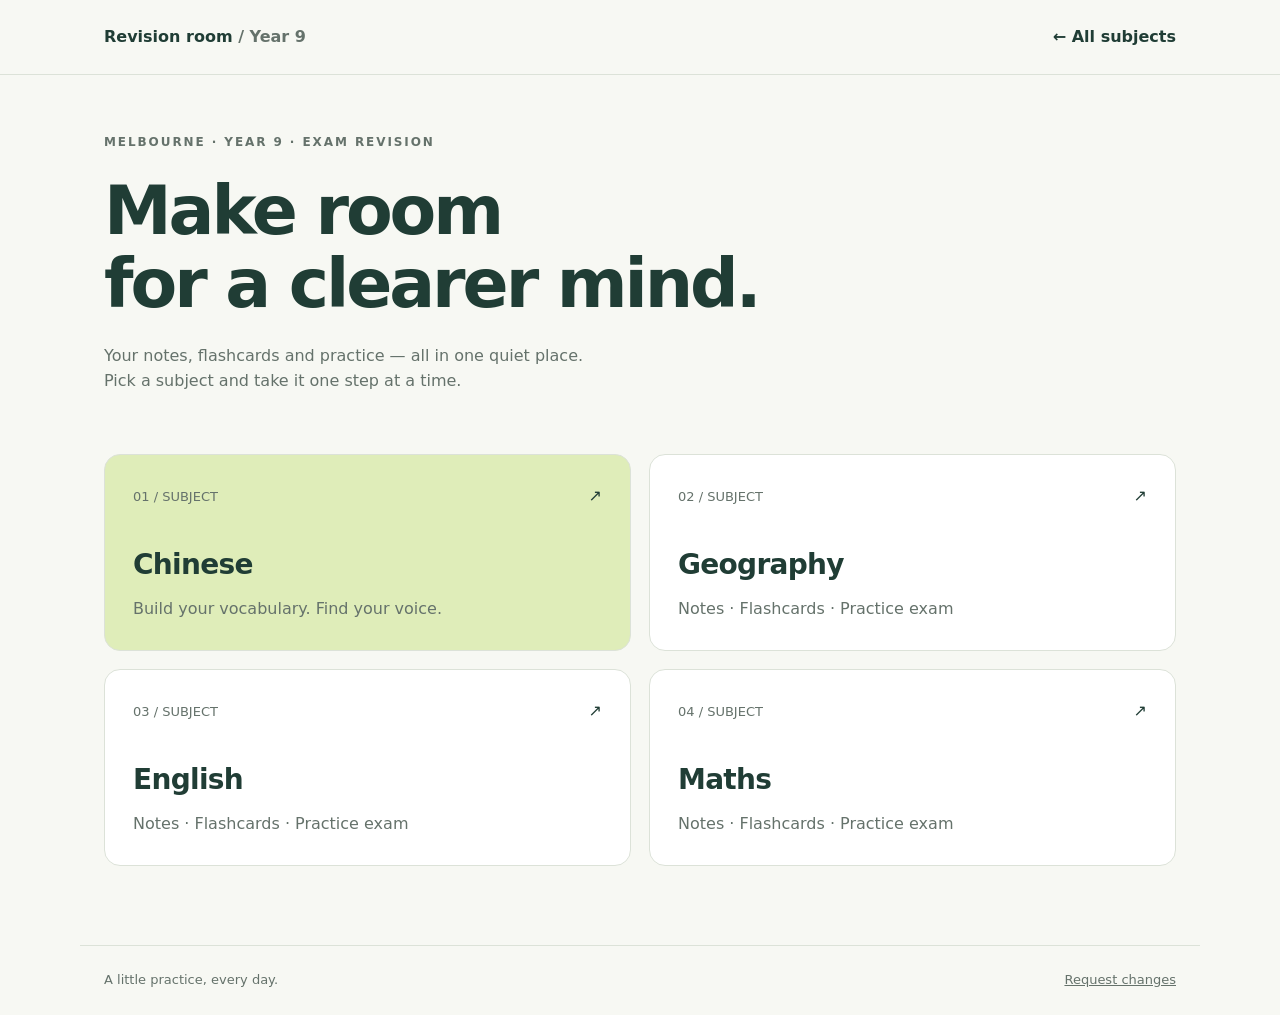
==== index.html @ ab68d509 "Build static Year 9 revision website Co-Authored-By: Devin AI <158243242+devin-ai-integration[bot]@u" ====
<!doctype html><html lang="en"><head><meta charset="utf-8"><meta name="viewport" content="width=device-width,initial-scale=1"><title>All subjects · Revision room</title><link rel="stylesheet" href="assets/style.css"></head><body><header><nav><a href="index.html">Revision room<span class="muted"> / Year 9</span></a><a href="index.html">← All subjects</a></nav></header><main><div class="intro"><div class="eyebrow">Melbourne · Year 9 · Exam revision</div><h1>Make room<br>for a clearer mind.</h1><p class="muted">Your notes, flashcards and practice — all in one quiet place.<br>Pick a subject and take it one step at a time.</p></div><div class="grid"><a class="tile green" href="chinese/"><span class="number">01 / SUBJECT</span><span class="arrow">↗</span><h2>Chinese</h2><p>Build your vocabulary. Find your voice.</p></a><a class="tile " href="geography/"><span class="number">02 / SUBJECT</span><span class="arrow">↗</span><h2>Geography</h2><p>Notes · Flashcards · Practice exam</p></a><a class="tile " href="english/"><span class="number">03 / SUBJECT</span><span class="arrow">↗</span><h2>English</h2><p>Notes · Flashcards · Practice exam</p></a><a class="tile " href="maths/"><span class="number">04 / SUBJECT</span><span class="arrow">↗</span><h2>Maths</h2><p>Notes · Flashcards · Practice exam</p></a></div></main><footer><span>A little practice, every day.</span><a href="https://app.devin.ai/sessions/fb256472ac1244b0b4cfd509e08ee824">Request changes</a></footer></body></html>
---- assets/style.css ----
:root{--ink:#203d35;--muted:#65726b;--paper:#f7f8f3;--line:#dce2d8;--accent:#dfedb9}*{box-sizing:border-box}body{margin:0;background:var(--paper);color:var(--ink);font:16px/1.6 system-ui,sans-serif}a{color:inherit}header{border-bottom:1px solid var(--line)}nav,main,footer{max-width:1120px;margin:auto;padding:24px}nav{display:flex;justify-content:space-between;gap:20px}nav a{text-decoration:none;font-weight:650}.eyebrow{text-transform:uppercase;letter-spacing:.16em;font-size:12px;font-weight:700;color:var(--muted)}h1{font-size:clamp(38px,6vw,68px);letter-spacing:-.045em;line-height:1.08;font-weight:550;margin:22px 0}h2{font-weight:550;letter-spacing:-.025em;font-size:28px}p{max-width:670px}.intro{padding:34px 0 44px}.muted{color:var(--muted)}.grid{display:grid;grid-template-columns:repeat(2,1fr);gap:18px}.tile,.panel{background:white;border:1px solid var(--line);border-radius:16px;padding:28px}.tile{text-decoration:none;display:block;transition:transform .15s}.tile:hover{transform:translateY(-3px)}.tile h2{margin:35px 0 8px}.tile .number{font-size:13px;color:var(--muted)}.tile .arrow{float:right}.tile p{margin:0;color:var(--muted)}.green{background:var(--accent)}footer{margin-top:55px;border-top:1px solid var(--line);display:flex;justify-content:space-between;font-size:13px;color:var(--muted)}button,select,input{font:inherit;color:inherit;border:1px solid #b9c5b9;background:white;border-radius:8px;padding:10px 14px}button{cursor:pointer}button:hover,button[aria-pressed=true]{background:var(--accent)}button:disabled{opacity:.55;cursor:default}button:focus-visible,a:focus-visible,select:focus-visible{outline:3px solid #528b60;outline-offset:3px}.controls{display:flex;gap:12px;flex-wrap:wrap;margin:20px 0}.controls label{display:grid;gap:5px;font-size:13px}.tabs{display:flex;gap:8px;flex-wrap:wrap}.card{min-height:280px;width:100%;display:flex;flex-direction:column;align-items:center;justify-content:center;background:#fff;border-radius:16px;padding:30px}.hanzi{font-size:40px;line-height:1.5}.pinyin{font-size:20px;color:var(--muted)}.card .hanzi{font-size:56px}.card .english{font-size:30px}.badge{background:#edf1e7;border-radius:30px;padding:5px 12px;font-size:12px}.table-wrap{overflow-x:auto}table{width:100%;border-collapse:collapse;text-align:left}th,td{padding:14px;border-bottom:1px solid var(--line)}.notice{border-left:3px solid #9cb47a;padding:14px 20px;background:#eef2e8}section{margin:32px 0}.choices{display:grid;gap:10px;margin:20px 0}.status{min-height:26px;font-weight:600}textarea{width:100%;min-height:100px;font:inherit;border:1px solid var(--line);border-radius:8px;padding:10px}details{margin:15px 0}summary{cursor:pointer} .question{border-top:1px solid var(--line);padding:22px 0}[hidden]{display:none!important}@media(max-width:600px){.grid{grid-template-columns:1fr}nav,main,footer{padding:20px}.intro{padding:20px 0 28px}.tile,.panel{padding:22px}.tile h2{margin-top:20px}footer{gap:20px}.controls label{width:100%}select{width:100%}.hanzi{font-size:40px}th,td{padding:10px}.card{min-height:260px}}
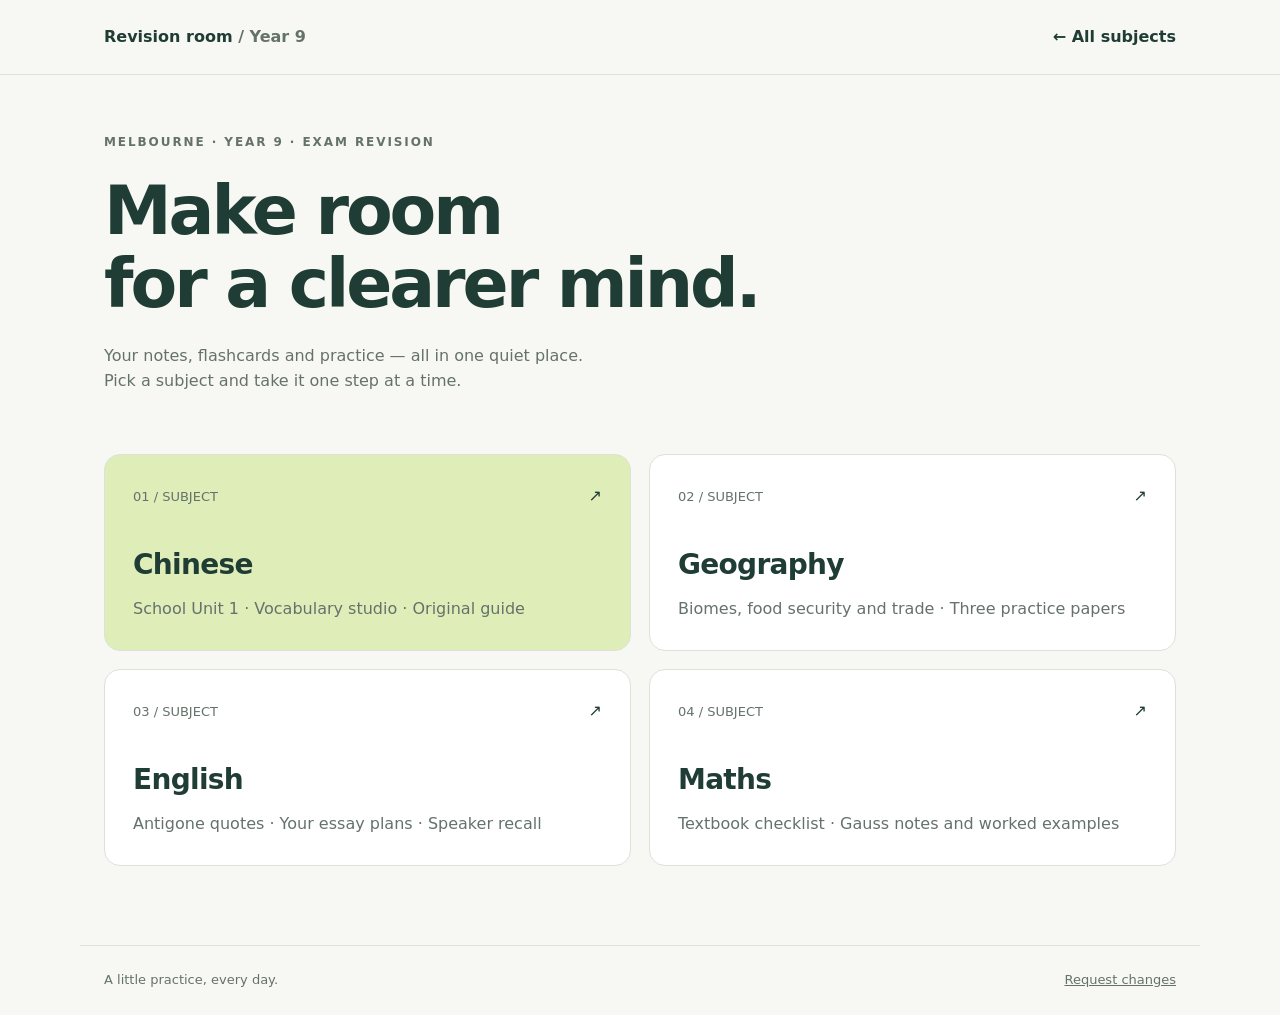
==== commit d9c816f7: "Add source-backed school revision material and multiple practice papers Co-Authored-By: Devin AI <15" ====
--- a/index.html
+++ b/index.html
@@ -1 +1 @@
-<!doctype html><html lang="en"><head><meta charset="utf-8"><meta name="viewport" content="width=device-width,initial-scale=1"><title>All subjects · Revision room</title><link rel="stylesheet" href="assets/style.css"></head><body><header><nav><a href="index.html">Revision room<span class="muted"> / Year 9</span></a><a href="index.html">← All subjects</a></nav></header><main><div class="intro"><div class="eyebrow">Melbourne · Year 9 · Exam revision</div><h1>Make room<br>for a clearer mind.</h1><p class="muted">Your notes, flashcards and practice — all in one quiet place.<br>Pick a subject and take it one step at a time.</p></div><div class="grid"><a class="tile green" href="chinese/"><span class="number">01 / SUBJECT</span><span class="arrow">↗</span><h2>Chinese</h2><p>Build your vocabulary. Find your voice.</p></a><a class="tile " href="geography/"><span class="number">02 / SUBJECT</span><span class="arrow">↗</span><h2>Geography</h2><p>Notes · Flashcards · Practice exam</p></a><a class="tile " href="english/"><span class="number">03 / SUBJECT</span><span class="arrow">↗</span><h2>English</h2><p>Notes · Flashcards · Practice exam</p></a><a class="tile " href="maths/"><span class="number">04 / SUBJECT</span><span class="arrow">↗</span><h2>Maths</h2><p>Notes · Flashcards · Practice exam</p></a></div></main><footer><span>A little practice, every day.</span><a href="https://app.devin.ai/sessions/fb256472ac1244b0b4cfd509e08ee824">Request changes</a></footer></body></html>
+<!doctype html><html lang="en"><head><meta charset="utf-8"><meta name="viewport" content="width=device-width,initial-scale=1"><title>All subjects · Revision room</title><link rel="stylesheet" href="assets/style.css"></head><body><header><nav><a href="index.html">Revision room<span class="muted"> / Year 9</span></a><a href="index.html">← All subjects</a></nav></header><main><div class="intro"><div class="eyebrow">Melbourne · Year 9 · Exam revision</div><h1>Make room<br>for a clearer mind.</h1><p class="muted">Your notes, flashcards and practice — all in one quiet place.<br>Pick a subject and take it one step at a time.</p></div><div class="grid"><a class="tile green" href="chinese/"><span class="number">01 / SUBJECT</span><span class="arrow">↗</span><h2>Chinese</h2><p>School Unit 1 · Vocabulary studio · Original guide</p></a><a class="tile " href="geography/"><span class="number">02 / SUBJECT</span><span class="arrow">↗</span><h2>Geography</h2><p>Biomes, food security and trade · Three practice papers</p></a><a class="tile " href="english/"><span class="number">03 / SUBJECT</span><span class="arrow">↗</span><h2>English</h2><p>Antigone quotes · Your essay plans · Speaker recall</p></a><a class="tile " href="maths/"><span class="number">04 / SUBJECT</span><span class="arrow">↗</span><h2>Maths</h2><p>Textbook checklist · Gauss notes and worked examples</p></a></div></main><footer><span>A little practice, every day.</span><a href="https://app.devin.ai/sessions/fb256472ac1244b0b4cfd509e08ee824">Request changes</a></footer></body></html>
--- a/assets/style.css
+++ b/assets/style.css
@@ -1 +1,2 @@
 :root{--ink:#203d35;--muted:#65726b;--paper:#f7f8f3;--line:#dce2d8;--accent:#dfedb9}*{box-sizing:border-box}body{margin:0;background:var(--paper);color:var(--ink);font:16px/1.6 system-ui,sans-serif}a{color:inherit}header{border-bottom:1px solid var(--line)}nav,main,footer{max-width:1120px;margin:auto;padding:24px}nav{display:flex;justify-content:space-between;gap:20px}nav a{text-decoration:none;font-weight:650}.eyebrow{text-transform:uppercase;letter-spacing:.16em;font-size:12px;font-weight:700;color:var(--muted)}h1{font-size:clamp(38px,6vw,68px);letter-spacing:-.045em;line-height:1.08;font-weight:550;margin:22px 0}h2{font-weight:550;letter-spacing:-.025em;font-size:28px}p{max-width:670px}.intro{padding:34px 0 44px}.muted{color:var(--muted)}.grid{display:grid;grid-template-columns:repeat(2,1fr);gap:18px}.tile,.panel{background:white;border:1px solid var(--line);border-radius:16px;padding:28px}.tile{text-decoration:none;display:block;transition:transform .15s}.tile:hover{transform:translateY(-3px)}.tile h2{margin:35px 0 8px}.tile .number{font-size:13px;color:var(--muted)}.tile .arrow{float:right}.tile p{margin:0;color:var(--muted)}.green{background:var(--accent)}footer{margin-top:55px;border-top:1px solid var(--line);display:flex;justify-content:space-between;font-size:13px;color:var(--muted)}button,select,input{font:inherit;color:inherit;border:1px solid #b9c5b9;background:white;border-radius:8px;padding:10px 14px}button{cursor:pointer}button:hover,button[aria-pressed=true]{background:var(--accent)}button:disabled{opacity:.55;cursor:default}button:focus-visible,a:focus-visible,select:focus-visible{outline:3px solid #528b60;outline-offset:3px}.controls{display:flex;gap:12px;flex-wrap:wrap;margin:20px 0}.controls label{display:grid;gap:5px;font-size:13px}.tabs{display:flex;gap:8px;flex-wrap:wrap}.card{min-height:280px;width:100%;display:flex;flex-direction:column;align-items:center;justify-content:center;background:#fff;border-radius:16px;padding:30px}.hanzi{font-size:40px;line-height:1.5}.pinyin{font-size:20px;color:var(--muted)}.card .hanzi{font-size:56px}.card .english{font-size:30px}.badge{background:#edf1e7;border-radius:30px;padding:5px 12px;font-size:12px}.table-wrap{overflow-x:auto}table{width:100%;border-collapse:collapse;text-align:left}th,td{padding:14px;border-bottom:1px solid var(--line)}.notice{border-left:3px solid #9cb47a;padding:14px 20px;background:#eef2e8}section{margin:32px 0}.choices{display:grid;gap:10px;margin:20px 0}.status{min-height:26px;font-weight:600}textarea{width:100%;min-height:100px;font:inherit;border:1px solid var(--line);border-radius:8px;padding:10px}details{margin:15px 0}summary{cursor:pointer} .question{border-top:1px solid var(--line);padding:22px 0}[hidden]{display:none!important}@media(max-width:600px){.grid{grid-template-columns:1fr}nav,main,footer{padding:20px}.intro{padding:20px 0 28px}.tile,.panel{padding:22px}.tile h2{margin-top:20px}footer{gap:20px}.controls label{width:100%}select{width:100%}.hanzi{font-size:40px}th,td{padding:10px}.card{min-height:260px}}
+.source{font-size:12px;overflow-wrap:anywhere}.note{margin:12px 0}.note>summary{font-size:19px;font-weight:600}.card{white-space:pre-wrap;overflow-wrap:anywhere}.essay-picker,#exam-picker{max-width:100%;white-space:normal}input[type=number]{width:90px}.question h4{font-size:18px}section{scroll-margin-top:20px}.controls a{padding:8px 0}li{margin-left:20px}.note p{white-space:pre-line}#subject>p{max-width:900px}
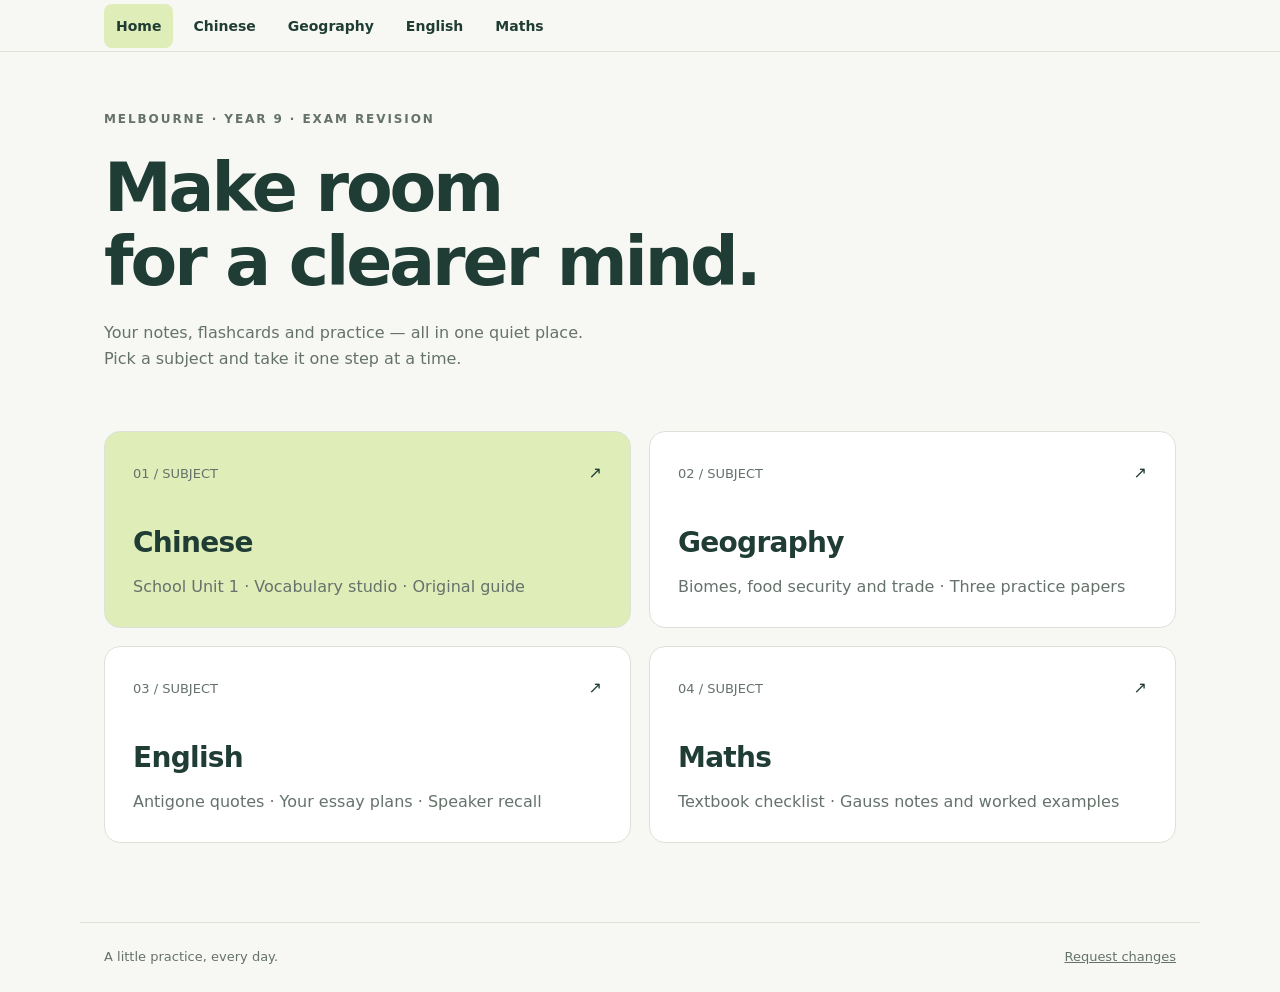
==== commit 40132b27: "Keep subject navigation visible while studying Co-Authored-By: Devin AI <158243242+devin-ai-integrat" ====
--- a/index.html
+++ b/index.html
@@ -1 +1,11 @@
-<!doctype html><html lang="en"><head><meta charset="utf-8"><meta name="viewport" content="width=device-width,initial-scale=1"><title>All subjects · Revision room</title><link rel="stylesheet" href="assets/style.css"></head><body><header><nav><a href="index.html">Revision room<span class="muted"> / Year 9</span></a><a href="index.html">← All subjects</a></nav></header><main><div class="intro"><div class="eyebrow">Melbourne · Year 9 · Exam revision</div><h1>Make room<br>for a clearer mind.</h1><p class="muted">Your notes, flashcards and practice — all in one quiet place.<br>Pick a subject and take it one step at a time.</p></div><div class="grid"><a class="tile green" href="chinese/"><span class="number">01 / SUBJECT</span><span class="arrow">↗</span><h2>Chinese</h2><p>School Unit 1 · Vocabulary studio · Original guide</p></a><a class="tile " href="geography/"><span class="number">02 / SUBJECT</span><span class="arrow">↗</span><h2>Geography</h2><p>Biomes, food security and trade · Three practice papers</p></a><a class="tile " href="english/"><span class="number">03 / SUBJECT</span><span class="arrow">↗</span><h2>English</h2><p>Antigone quotes · Your essay plans · Speaker recall</p></a><a class="tile " href="maths/"><span class="number">04 / SUBJECT</span><span class="arrow">↗</span><h2>Maths</h2><p>Textbook checklist · Gauss notes and worked examples</p></a></div></main><footer><span>A little practice, every day.</span><a href="https://app.devin.ai/sessions/fb256472ac1244b0b4cfd509e08ee824">Request changes</a></footer></body></html>
+<!doctype html><html lang="en"><head><meta charset="utf-8"><meta name="viewport" content="width=device-width,initial-scale=1"><title>All subjects · Revision room</title><link rel="stylesheet" href="assets/style.css"><link rel="stylesheet" href="assets/navigation.css"></head><body>
+<nav class="site-nav" aria-label="Subjects">
+  <div class="site-nav-links">
+    <a href="./" aria-current="page">Home</a>
+    <a href="chinese/">Chinese</a>
+    <a href="geography/">Geography</a>
+    <a href="english/">English</a>
+    <a href="maths/">Maths</a>
+  </div>
+</nav>
+<main><div class="intro"><div class="eyebrow">Melbourne · Year 9 · Exam revision</div><h1>Make room<br>for a clearer mind.</h1><p class="muted">Your notes, flashcards and practice — all in one quiet place.<br>Pick a subject and take it one step at a time.</p></div><div class="grid"><a class="tile green" href="chinese/"><span class="number">01 / SUBJECT</span><span class="arrow">↗</span><h2>Chinese</h2><p>School Unit 1 · Vocabulary studio · Original guide</p></a><a class="tile " href="geography/"><span class="number">02 / SUBJECT</span><span class="arrow">↗</span><h2>Geography</h2><p>Biomes, food security and trade · Three practice papers</p></a><a class="tile " href="english/"><span class="number">03 / SUBJECT</span><span class="arrow">↗</span><h2>English</h2><p>Antigone quotes · Your essay plans · Speaker recall</p></a><a class="tile " href="maths/"><span class="number">04 / SUBJECT</span><span class="arrow">↗</span><h2>Maths</h2><p>Textbook checklist · Gauss notes and worked examples</p></a></div></main><footer><span>A little practice, every day.</span><a href="https://app.devin.ai/sessions/fb256472ac1244b0b4cfd509e08ee824">Request changes</a></footer></body></html>
--- a/assets/style.css
+++ b/assets/style.css
@@ -1,2 +1,2 @@
-:root{--ink:#203d35;--muted:#65726b;--paper:#f7f8f3;--line:#dce2d8;--accent:#dfedb9}*{box-sizing:border-box}body{margin:0;background:var(--paper);color:var(--ink);font:16px/1.6 system-ui,sans-serif}a{color:inherit}header{border-bottom:1px solid var(--line)}nav,main,footer{max-width:1120px;margin:auto;padding:24px}nav{display:flex;justify-content:space-between;gap:20px}nav a{text-decoration:none;font-weight:650}.eyebrow{text-transform:uppercase;letter-spacing:.16em;font-size:12px;font-weight:700;color:var(--muted)}h1{font-size:clamp(38px,6vw,68px);letter-spacing:-.045em;line-height:1.08;font-weight:550;margin:22px 0}h2{font-weight:550;letter-spacing:-.025em;font-size:28px}p{max-width:670px}.intro{padding:34px 0 44px}.muted{color:var(--muted)}.grid{display:grid;grid-template-columns:repeat(2,1fr);gap:18px}.tile,.panel{background:white;border:1px solid var(--line);border-radius:16px;padding:28px}.tile{text-decoration:none;display:block;transition:transform .15s}.tile:hover{transform:translateY(-3px)}.tile h2{margin:35px 0 8px}.tile .number{font-size:13px;color:var(--muted)}.tile .arrow{float:right}.tile p{margin:0;color:var(--muted)}.green{background:var(--accent)}footer{margin-top:55px;border-top:1px solid var(--line);display:flex;justify-content:space-between;font-size:13px;color:var(--muted)}button,select,input{font:inherit;color:inherit;border:1px solid #b9c5b9;background:white;border-radius:8px;padding:10px 14px}button{cursor:pointer}button:hover,button[aria-pressed=true]{background:var(--accent)}button:disabled{opacity:.55;cursor:default}button:focus-visible,a:focus-visible,select:focus-visible{outline:3px solid #528b60;outline-offset:3px}.controls{display:flex;gap:12px;flex-wrap:wrap;margin:20px 0}.controls label{display:grid;gap:5px;font-size:13px}.tabs{display:flex;gap:8px;flex-wrap:wrap}.card{min-height:280px;width:100%;display:flex;flex-direction:column;align-items:center;justify-content:center;background:#fff;border-radius:16px;padding:30px}.hanzi{font-size:40px;line-height:1.5}.pinyin{font-size:20px;color:var(--muted)}.card .hanzi{font-size:56px}.card .english{font-size:30px}.badge{background:#edf1e7;border-radius:30px;padding:5px 12px;font-size:12px}.table-wrap{overflow-x:auto}table{width:100%;border-collapse:collapse;text-align:left}th,td{padding:14px;border-bottom:1px solid var(--line)}.notice{border-left:3px solid #9cb47a;padding:14px 20px;background:#eef2e8}section{margin:32px 0}.choices{display:grid;gap:10px;margin:20px 0}.status{min-height:26px;font-weight:600}textarea{width:100%;min-height:100px;font:inherit;border:1px solid var(--line);border-radius:8px;padding:10px}details{margin:15px 0}summary{cursor:pointer} .question{border-top:1px solid var(--line);padding:22px 0}[hidden]{display:none!important}@media(max-width:600px){.grid{grid-template-columns:1fr}nav,main,footer{padding:20px}.intro{padding:20px 0 28px}.tile,.panel{padding:22px}.tile h2{margin-top:20px}footer{gap:20px}.controls label{width:100%}select{width:100%}.hanzi{font-size:40px}th,td{padding:10px}.card{min-height:260px}}
+:root{--ink:#203d35;--muted:#65726b;--paper:#f7f8f3;--line:#dce2d8;--accent:#dfedb9}*{box-sizing:border-box}body{margin:0;background:var(--paper);color:var(--ink);font:16px/1.6 system-ui,sans-serif}a{color:inherit}main,footer{max-width:1120px;margin:auto;padding:24px}.eyebrow{text-transform:uppercase;letter-spacing:.16em;font-size:12px;font-weight:700;color:var(--muted)}h1{font-size:clamp(38px,6vw,68px);letter-spacing:-.045em;line-height:1.08;font-weight:550;margin:22px 0}h2{font-weight:550;letter-spacing:-.025em;font-size:28px}p{max-width:670px}.intro{padding:34px 0 44px}.muted{color:var(--muted)}.grid{display:grid;grid-template-columns:repeat(2,1fr);gap:18px}.tile,.panel{background:white;border:1px solid var(--line);border-radius:16px;padding:28px}.tile{text-decoration:none;display:block;transition:transform .15s}.tile:hover{transform:translateY(-3px)}.tile h2{margin:35px 0 8px}.tile .number{font-size:13px;color:var(--muted)}.tile .arrow{float:right}.tile p{margin:0;color:var(--muted)}.green{background:var(--accent)}footer{margin-top:55px;border-top:1px solid var(--line);display:flex;justify-content:space-between;font-size:13px;color:var(--muted)}button,select,input{font:inherit;color:inherit;border:1px solid #b9c5b9;background:white;border-radius:8px;padding:10px 14px}button{cursor:pointer}button:hover,button[aria-pressed=true]{background:var(--accent)}button:disabled{opacity:.55;cursor:default}button:focus-visible,a:focus-visible,select:focus-visible{outline:3px solid #528b60;outline-offset:3px}.controls{display:flex;gap:12px;flex-wrap:wrap;margin:20px 0}.controls label{display:grid;gap:5px;font-size:13px}.tabs{display:flex;gap:8px;flex-wrap:wrap}.card{min-height:280px;width:100%;display:flex;flex-direction:column;align-items:center;justify-content:center;background:#fff;border-radius:16px;padding:30px}.hanzi{font-size:40px;line-height:1.5}.pinyin{font-size:20px;color:var(--muted)}.card .hanzi{font-size:56px}.card .english{font-size:30px}.badge{background:#edf1e7;border-radius:30px;padding:5px 12px;font-size:12px}.table-wrap{overflow-x:auto}table{width:100%;border-collapse:collapse;text-align:left}th,td{padding:14px;border-bottom:1px solid var(--line)}.notice{border-left:3px solid #9cb47a;padding:14px 20px;background:#eef2e8}section{margin:32px 0}.choices{display:grid;gap:10px;margin:20px 0}.status{min-height:26px;font-weight:600}textarea{width:100%;min-height:100px;font:inherit;border:1px solid var(--line);border-radius:8px;padding:10px}details{margin:15px 0}summary{cursor:pointer} .question{border-top:1px solid var(--line);padding:22px 0}[hidden]{display:none!important}@media(max-width:600px){.grid{grid-template-columns:1fr}main,footer{padding:20px}.intro{padding:20px 0 28px}.tile,.panel{padding:22px}.tile h2{margin-top:20px}footer{gap:20px}.controls label{width:100%}select{width:100%}.hanzi{font-size:40px}th,td{padding:10px}.card{min-height:260px}}
 .source{font-size:12px;overflow-wrap:anywhere}.note{margin:12px 0}.note>summary{font-size:19px;font-weight:600}.card{white-space:pre-wrap;overflow-wrap:anywhere}.essay-picker,#exam-picker{max-width:100%;white-space:normal}input[type=number]{width:90px}.question h4{font-size:18px}section{scroll-margin-top:20px}.controls a{padding:8px 0}li{margin-left:20px}.note p{white-space:pre-line}#subject>p{max-width:900px}
--- a/assets/navigation.css
+++ b/assets/navigation.css
@@ -0,0 +1,64 @@
+:root {
+  --site-nav-height: 3.25rem;
+  scroll-padding-top: var(--site-nav-height);
+}
+
+.site-nav {
+  position: sticky;
+  top: 0;
+  z-index: 10;
+  background: #f7f8f3;
+  color: #203d35;
+  box-shadow: inset 0 -1px #dce2d8;
+}
+
+.site-nav-links {
+  display: flex;
+  gap: .5rem;
+  max-width: 1120px;
+  margin: auto;
+  padding: .25rem 1.5rem;
+  overflow-x: auto;
+}
+
+.site-nav-links a {
+  display: flex;
+  align-items: center;
+  justify-content: center;
+  min-inline-size: 2.75rem;
+  min-block-size: 2.75rem;
+  padding: 0 .75rem;
+  border-radius: .5rem;
+  color: inherit;
+  font-size: .875rem;
+  font-weight: 650;
+  text-decoration: none;
+  white-space: nowrap;
+}
+
+.site-nav-links a:hover,
+.site-nav-links a[aria-current] {
+  background: #dfedb9;
+}
+
+.site-nav-links a:focus-visible {
+  outline: 2px solid #528b60;
+  outline-offset: -2px;
+}
+
+@media (max-width: 600px) {
+  .site-nav-links {
+    justify-content: space-between;
+    gap: 0;
+    padding-inline: .25rem;
+  }
+
+  .site-nav-links a {
+    flex: 1 0 auto;
+    padding-inline: .25rem;
+  }
+}
+
+@media print {
+  .site-nav { display: none; }
+}
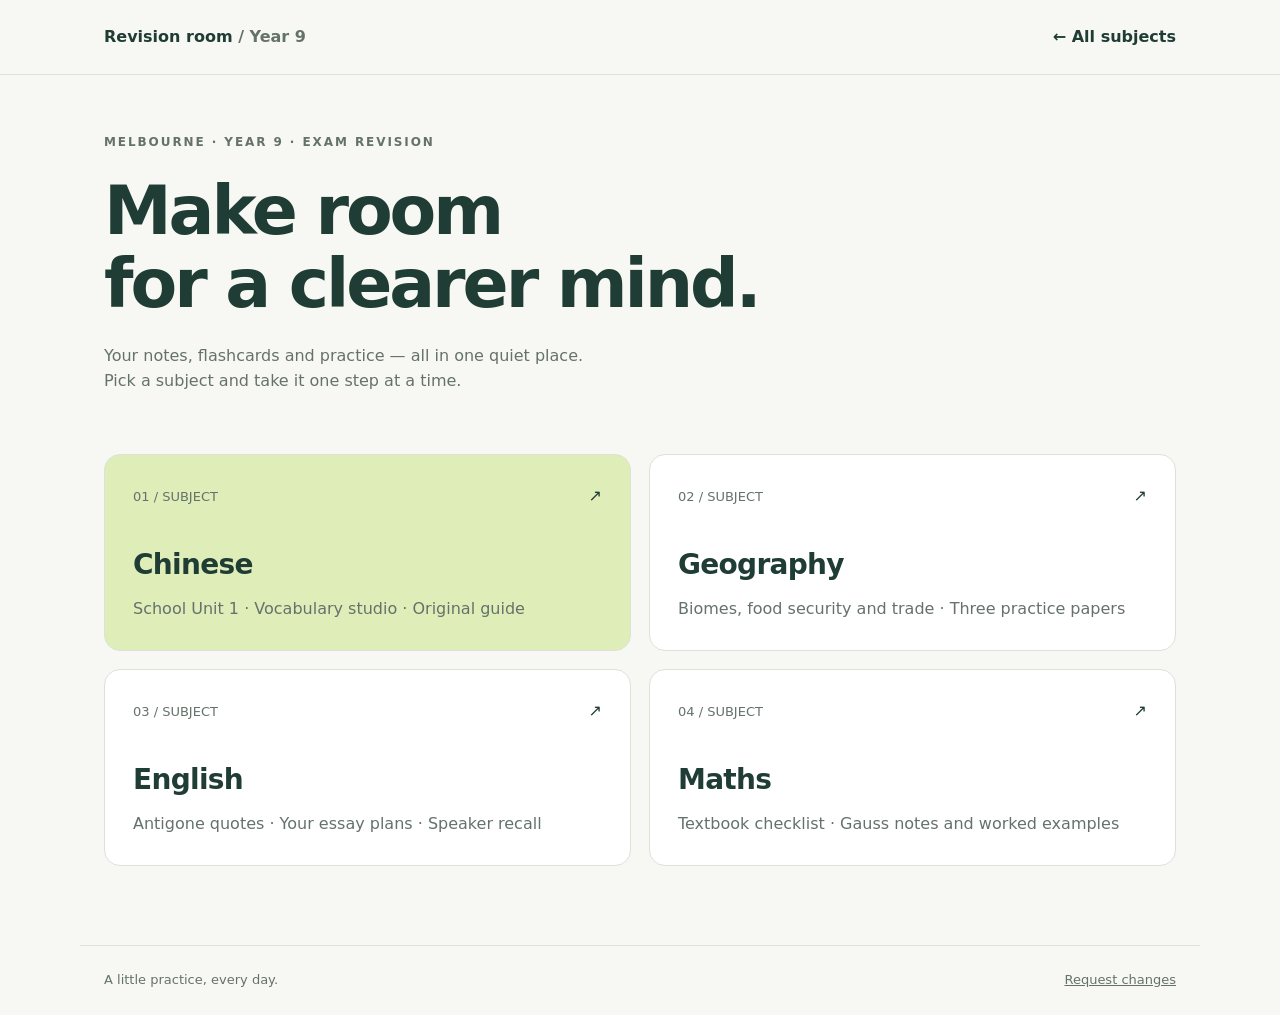
==== commit 031af0ef: "Merge pull request #1 from quollcucumber/devin/1794982000-school-material Year 9 revision website: C" ====
--- a/index.html
+++ b/index.html
@@ -1,11 +1 @@
-<!doctype html><html lang="en"><head><meta charset="utf-8"><meta name="viewport" content="width=device-width,initial-scale=1"><title>All subjects · Revision room</title><link rel="stylesheet" href="assets/style.css"><link rel="stylesheet" href="assets/navigation.css"></head><body>
-<nav class="site-nav" aria-label="Subjects">
-  <div class="site-nav-links">
-    <a href="./" aria-current="page">Home</a>
-    <a href="chinese/">Chinese</a>
-    <a href="geography/">Geography</a>
-    <a href="english/">English</a>
-    <a href="maths/">Maths</a>
-  </div>
-</nav>
-<main><div class="intro"><div class="eyebrow">Melbourne · Year 9 · Exam revision</div><h1>Make room<br>for a clearer mind.</h1><p class="muted">Your notes, flashcards and practice — all in one quiet place.<br>Pick a subject and take it one step at a time.</p></div><div class="grid"><a class="tile green" href="chinese/"><span class="number">01 / SUBJECT</span><span class="arrow">↗</span><h2>Chinese</h2><p>School Unit 1 · Vocabulary studio · Original guide</p></a><a class="tile " href="geography/"><span class="number">02 / SUBJECT</span><span class="arrow">↗</span><h2>Geography</h2><p>Biomes, food security and trade · Three practice papers</p></a><a class="tile " href="english/"><span class="number">03 / SUBJECT</span><span class="arrow">↗</span><h2>English</h2><p>Antigone quotes · Your essay plans · Speaker recall</p></a><a class="tile " href="maths/"><span class="number">04 / SUBJECT</span><span class="arrow">↗</span><h2>Maths</h2><p>Textbook checklist · Gauss notes and worked examples</p></a></div></main><footer><span>A little practice, every day.</span><a href="https://app.devin.ai/sessions/fb256472ac1244b0b4cfd509e08ee824">Request changes</a></footer></body></html>
+<!doctype html><html lang="en"><head><meta charset="utf-8"><meta name="viewport" content="width=device-width,initial-scale=1"><title>All subjects · Revision room</title><link rel="stylesheet" href="assets/style.css"></head><body><header><nav><a href="index.html">Revision room<span class="muted"> / Year 9</span></a><a href="index.html">← All subjects</a></nav></header><main><div class="intro"><div class="eyebrow">Melbourne · Year 9 · Exam revision</div><h1>Make room<br>for a clearer mind.</h1><p class="muted">Your notes, flashcards and practice — all in one quiet place.<br>Pick a subject and take it one step at a time.</p></div><div class="grid"><a class="tile green" href="chinese/"><span class="number">01 / SUBJECT</span><span class="arrow">↗</span><h2>Chinese</h2><p>School Unit 1 · Vocabulary studio · Original guide</p></a><a class="tile " href="geography/"><span class="number">02 / SUBJECT</span><span class="arrow">↗</span><h2>Geography</h2><p>Biomes, food security and trade · Three practice papers</p></a><a class="tile " href="english/"><span class="number">03 / SUBJECT</span><span class="arrow">↗</span><h2>English</h2><p>Antigone quotes · Your essay plans · Speaker recall</p></a><a class="tile " href="maths/"><span class="number">04 / SUBJECT</span><span class="arrow">↗</span><h2>Maths</h2><p>Textbook checklist · Gauss notes and worked examples</p></a></div></main><footer><span>A little practice, every day.</span><a href="https://app.devin.ai/sessions/fb256472ac1244b0b4cfd509e08ee824">Request changes</a></footer></body></html>
--- a/assets/style.css
+++ b/assets/style.css
@@ -1,2 +1,2 @@
-:root{--ink:#203d35;--muted:#65726b;--paper:#f7f8f3;--line:#dce2d8;--accent:#dfedb9}*{box-sizing:border-box}body{margin:0;background:var(--paper);color:var(--ink);font:16px/1.6 system-ui,sans-serif}a{color:inherit}main,footer{max-width:1120px;margin:auto;padding:24px}.eyebrow{text-transform:uppercase;letter-spacing:.16em;font-size:12px;font-weight:700;color:var(--muted)}h1{font-size:clamp(38px,6vw,68px);letter-spacing:-.045em;line-height:1.08;font-weight:550;margin:22px 0}h2{font-weight:550;letter-spacing:-.025em;font-size:28px}p{max-width:670px}.intro{padding:34px 0 44px}.muted{color:var(--muted)}.grid{display:grid;grid-template-columns:repeat(2,1fr);gap:18px}.tile,.panel{background:white;border:1px solid var(--line);border-radius:16px;padding:28px}.tile{text-decoration:none;display:block;transition:transform .15s}.tile:hover{transform:translateY(-3px)}.tile h2{margin:35px 0 8px}.tile .number{font-size:13px;color:var(--muted)}.tile .arrow{float:right}.tile p{margin:0;color:var(--muted)}.green{background:var(--accent)}footer{margin-top:55px;border-top:1px solid var(--line);display:flex;justify-content:space-between;font-size:13px;color:var(--muted)}button,select,input{font:inherit;color:inherit;border:1px solid #b9c5b9;background:white;border-radius:8px;padding:10px 14px}button{cursor:pointer}button:hover,button[aria-pressed=true]{background:var(--accent)}button:disabled{opacity:.55;cursor:default}button:focus-visible,a:focus-visible,select:focus-visible{outline:3px solid #528b60;outline-offset:3px}.controls{display:flex;gap:12px;flex-wrap:wrap;margin:20px 0}.controls label{display:grid;gap:5px;font-size:13px}.tabs{display:flex;gap:8px;flex-wrap:wrap}.card{min-height:280px;width:100%;display:flex;flex-direction:column;align-items:center;justify-content:center;background:#fff;border-radius:16px;padding:30px}.hanzi{font-size:40px;line-height:1.5}.pinyin{font-size:20px;color:var(--muted)}.card .hanzi{font-size:56px}.card .english{font-size:30px}.badge{background:#edf1e7;border-radius:30px;padding:5px 12px;font-size:12px}.table-wrap{overflow-x:auto}table{width:100%;border-collapse:collapse;text-align:left}th,td{padding:14px;border-bottom:1px solid var(--line)}.notice{border-left:3px solid #9cb47a;padding:14px 20px;background:#eef2e8}section{margin:32px 0}.choices{display:grid;gap:10px;margin:20px 0}.status{min-height:26px;font-weight:600}textarea{width:100%;min-height:100px;font:inherit;border:1px solid var(--line);border-radius:8px;padding:10px}details{margin:15px 0}summary{cursor:pointer} .question{border-top:1px solid var(--line);padding:22px 0}[hidden]{display:none!important}@media(max-width:600px){.grid{grid-template-columns:1fr}main,footer{padding:20px}.intro{padding:20px 0 28px}.tile,.panel{padding:22px}.tile h2{margin-top:20px}footer{gap:20px}.controls label{width:100%}select{width:100%}.hanzi{font-size:40px}th,td{padding:10px}.card{min-height:260px}}
+:root{--ink:#203d35;--muted:#65726b;--paper:#f7f8f3;--line:#dce2d8;--accent:#dfedb9}*{box-sizing:border-box}body{margin:0;background:var(--paper);color:var(--ink);font:16px/1.6 system-ui,sans-serif}a{color:inherit}header{border-bottom:1px solid var(--line)}nav,main,footer{max-width:1120px;margin:auto;padding:24px}nav{display:flex;justify-content:space-between;gap:20px}nav a{text-decoration:none;font-weight:650}.eyebrow{text-transform:uppercase;letter-spacing:.16em;font-size:12px;font-weight:700;color:var(--muted)}h1{font-size:clamp(38px,6vw,68px);letter-spacing:-.045em;line-height:1.08;font-weight:550;margin:22px 0}h2{font-weight:550;letter-spacing:-.025em;font-size:28px}p{max-width:670px}.intro{padding:34px 0 44px}.muted{color:var(--muted)}.grid{display:grid;grid-template-columns:repeat(2,1fr);gap:18px}.tile,.panel{background:white;border:1px solid var(--line);border-radius:16px;padding:28px}.tile{text-decoration:none;display:block;transition:transform .15s}.tile:hover{transform:translateY(-3px)}.tile h2{margin:35px 0 8px}.tile .number{font-size:13px;color:var(--muted)}.tile .arrow{float:right}.tile p{margin:0;color:var(--muted)}.green{background:var(--accent)}footer{margin-top:55px;border-top:1px solid var(--line);display:flex;justify-content:space-between;font-size:13px;color:var(--muted)}button,select,input{font:inherit;color:inherit;border:1px solid #b9c5b9;background:white;border-radius:8px;padding:10px 14px}button{cursor:pointer}button:hover,button[aria-pressed=true]{background:var(--accent)}button:disabled{opacity:.55;cursor:default}button:focus-visible,a:focus-visible,select:focus-visible{outline:3px solid #528b60;outline-offset:3px}.controls{display:flex;gap:12px;flex-wrap:wrap;margin:20px 0}.controls label{display:grid;gap:5px;font-size:13px}.tabs{display:flex;gap:8px;flex-wrap:wrap}.card{min-height:280px;width:100%;display:flex;flex-direction:column;align-items:center;justify-content:center;background:#fff;border-radius:16px;padding:30px}.hanzi{font-size:40px;line-height:1.5}.pinyin{font-size:20px;color:var(--muted)}.card .hanzi{font-size:56px}.card .english{font-size:30px}.badge{background:#edf1e7;border-radius:30px;padding:5px 12px;font-size:12px}.table-wrap{overflow-x:auto}table{width:100%;border-collapse:collapse;text-align:left}th,td{padding:14px;border-bottom:1px solid var(--line)}.notice{border-left:3px solid #9cb47a;padding:14px 20px;background:#eef2e8}section{margin:32px 0}.choices{display:grid;gap:10px;margin:20px 0}.status{min-height:26px;font-weight:600}textarea{width:100%;min-height:100px;font:inherit;border:1px solid var(--line);border-radius:8px;padding:10px}details{margin:15px 0}summary{cursor:pointer} .question{border-top:1px solid var(--line);padding:22px 0}[hidden]{display:none!important}@media(max-width:600px){.grid{grid-template-columns:1fr}nav,main,footer{padding:20px}.intro{padding:20px 0 28px}.tile,.panel{padding:22px}.tile h2{margin-top:20px}footer{gap:20px}.controls label{width:100%}select{width:100%}.hanzi{font-size:40px}th,td{padding:10px}.card{min-height:260px}}
 .source{font-size:12px;overflow-wrap:anywhere}.note{margin:12px 0}.note>summary{font-size:19px;font-weight:600}.card{white-space:pre-wrap;overflow-wrap:anywhere}.essay-picker,#exam-picker{max-width:100%;white-space:normal}input[type=number]{width:90px}.question h4{font-size:18px}section{scroll-margin-top:20px}.controls a{padding:8px 0}li{margin-left:20px}.note p{white-space:pre-line}#subject>p{max-width:900px}
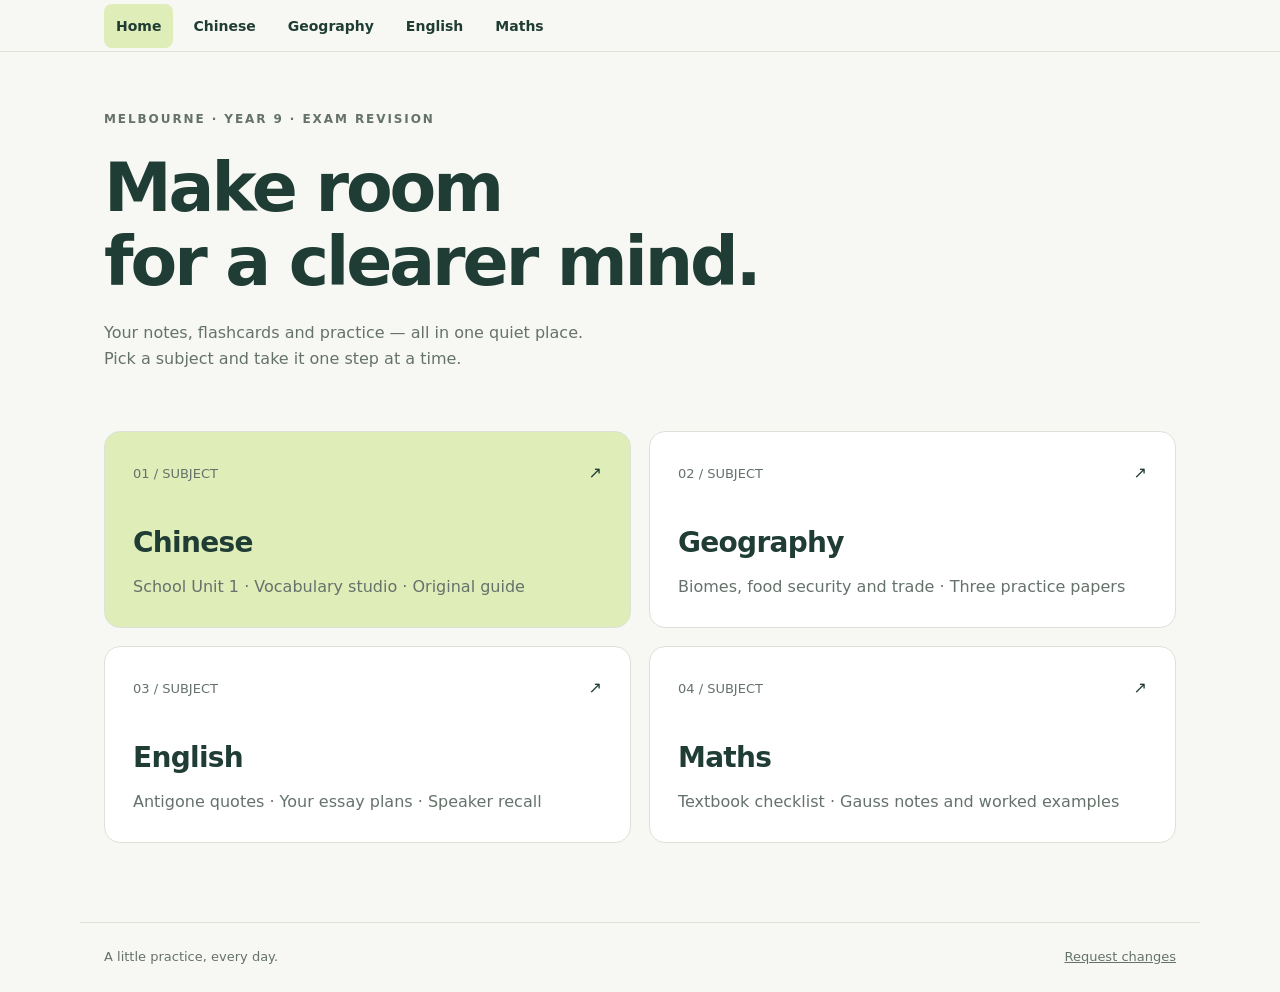
==== commit 64ed322d: "Keep subject navigation visible on phones (#4) * Keep subject navigation visible while studying  Co-" ====
--- a/index.html
+++ b/index.html
@@ -1 +1,11 @@
-<!doctype html><html lang="en"><head><meta charset="utf-8"><meta name="viewport" content="width=device-width,initial-scale=1"><title>All subjects · Revision room</title><link rel="stylesheet" href="assets/style.css"></head><body><header><nav><a href="index.html">Revision room<span class="muted"> / Year 9</span></a><a href="index.html">← All subjects</a></nav></header><main><div class="intro"><div class="eyebrow">Melbourne · Year 9 · Exam revision</div><h1>Make room<br>for a clearer mind.</h1><p class="muted">Your notes, flashcards and practice — all in one quiet place.<br>Pick a subject and take it one step at a time.</p></div><div class="grid"><a class="tile green" href="chinese/"><span class="number">01 / SUBJECT</span><span class="arrow">↗</span><h2>Chinese</h2><p>School Unit 1 · Vocabulary studio · Original guide</p></a><a class="tile " href="geography/"><span class="number">02 / SUBJECT</span><span class="arrow">↗</span><h2>Geography</h2><p>Biomes, food security and trade · Three practice papers</p></a><a class="tile " href="english/"><span class="number">03 / SUBJECT</span><span class="arrow">↗</span><h2>English</h2><p>Antigone quotes · Your essay plans · Speaker recall</p></a><a class="tile " href="maths/"><span class="number">04 / SUBJECT</span><span class="arrow">↗</span><h2>Maths</h2><p>Textbook checklist · Gauss notes and worked examples</p></a></div></main><footer><span>A little practice, every day.</span><a href="https://app.devin.ai/sessions/fb256472ac1244b0b4cfd509e08ee824">Request changes</a></footer></body></html>
+<!doctype html><html lang="en"><head><meta charset="utf-8"><meta name="viewport" content="width=device-width,initial-scale=1"><title>All subjects · Revision room</title><link rel="stylesheet" href="assets/style.css"><link rel="stylesheet" href="assets/navigation.css"></head><body>
+<nav class="site-nav" aria-label="Subjects">
+  <div class="site-nav-links">
+    <a href="./" aria-current="page">Home</a>
+    <a href="chinese/">Chinese</a>
+    <a href="geography/">Geography</a>
+    <a href="english/">English</a>
+    <a href="maths/">Maths</a>
+  </div>
+</nav>
+<main><div class="intro"><div class="eyebrow">Melbourne · Year 9 · Exam revision</div><h1>Make room<br>for a clearer mind.</h1><p class="muted">Your notes, flashcards and practice — all in one quiet place.<br>Pick a subject and take it one step at a time.</p></div><div class="grid"><a class="tile green" href="chinese/"><span class="number">01 / SUBJECT</span><span class="arrow">↗</span><h2>Chinese</h2><p>School Unit 1 · Vocabulary studio · Original guide</p></a><a class="tile " href="geography/"><span class="number">02 / SUBJECT</span><span class="arrow">↗</span><h2>Geography</h2><p>Biomes, food security and trade · Three practice papers</p></a><a class="tile " href="english/"><span class="number">03 / SUBJECT</span><span class="arrow">↗</span><h2>English</h2><p>Antigone quotes · Your essay plans · Speaker recall</p></a><a class="tile " href="maths/"><span class="number">04 / SUBJECT</span><span class="arrow">↗</span><h2>Maths</h2><p>Textbook checklist · Gauss notes and worked examples</p></a></div></main><footer><span>A little practice, every day.</span><a href="https://app.devin.ai/sessions/fb256472ac1244b0b4cfd509e08ee824">Request changes</a></footer></body></html>
--- a/assets/style.css
+++ b/assets/style.css
@@ -1,2 +1,2 @@
-:root{--ink:#203d35;--muted:#65726b;--paper:#f7f8f3;--line:#dce2d8;--accent:#dfedb9}*{box-sizing:border-box}body{margin:0;background:var(--paper);color:var(--ink);font:16px/1.6 system-ui,sans-serif}a{color:inherit}header{border-bottom:1px solid var(--line)}nav,main,footer{max-width:1120px;margin:auto;padding:24px}nav{display:flex;justify-content:space-between;gap:20px}nav a{text-decoration:none;font-weight:650}.eyebrow{text-transform:uppercase;letter-spacing:.16em;font-size:12px;font-weight:700;color:var(--muted)}h1{font-size:clamp(38px,6vw,68px);letter-spacing:-.045em;line-height:1.08;font-weight:550;margin:22px 0}h2{font-weight:550;letter-spacing:-.025em;font-size:28px}p{max-width:670px}.intro{padding:34px 0 44px}.muted{color:var(--muted)}.grid{display:grid;grid-template-columns:repeat(2,1fr);gap:18px}.tile,.panel{background:white;border:1px solid var(--line);border-radius:16px;padding:28px}.tile{text-decoration:none;display:block;transition:transform .15s}.tile:hover{transform:translateY(-3px)}.tile h2{margin:35px 0 8px}.tile .number{font-size:13px;color:var(--muted)}.tile .arrow{float:right}.tile p{margin:0;color:var(--muted)}.green{background:var(--accent)}footer{margin-top:55px;border-top:1px solid var(--line);display:flex;justify-content:space-between;font-size:13px;color:var(--muted)}button,select,input{font:inherit;color:inherit;border:1px solid #b9c5b9;background:white;border-radius:8px;padding:10px 14px}button{cursor:pointer}button:hover,button[aria-pressed=true]{background:var(--accent)}button:disabled{opacity:.55;cursor:default}button:focus-visible,a:focus-visible,select:focus-visible{outline:3px solid #528b60;outline-offset:3px}.controls{display:flex;gap:12px;flex-wrap:wrap;margin:20px 0}.controls label{display:grid;gap:5px;font-size:13px}.tabs{display:flex;gap:8px;flex-wrap:wrap}.card{min-height:280px;width:100%;display:flex;flex-direction:column;align-items:center;justify-content:center;background:#fff;border-radius:16px;padding:30px}.hanzi{font-size:40px;line-height:1.5}.pinyin{font-size:20px;color:var(--muted)}.card .hanzi{font-size:56px}.card .english{font-size:30px}.badge{background:#edf1e7;border-radius:30px;padding:5px 12px;font-size:12px}.table-wrap{overflow-x:auto}table{width:100%;border-collapse:collapse;text-align:left}th,td{padding:14px;border-bottom:1px solid var(--line)}.notice{border-left:3px solid #9cb47a;padding:14px 20px;background:#eef2e8}section{margin:32px 0}.choices{display:grid;gap:10px;margin:20px 0}.status{min-height:26px;font-weight:600}textarea{width:100%;min-height:100px;font:inherit;border:1px solid var(--line);border-radius:8px;padding:10px}details{margin:15px 0}summary{cursor:pointer} .question{border-top:1px solid var(--line);padding:22px 0}[hidden]{display:none!important}@media(max-width:600px){.grid{grid-template-columns:1fr}nav,main,footer{padding:20px}.intro{padding:20px 0 28px}.tile,.panel{padding:22px}.tile h2{margin-top:20px}footer{gap:20px}.controls label{width:100%}select{width:100%}.hanzi{font-size:40px}th,td{padding:10px}.card{min-height:260px}}
+:root{--ink:#203d35;--muted:#65726b;--paper:#f7f8f3;--line:#dce2d8;--accent:#dfedb9}*{box-sizing:border-box}body{margin:0;background:var(--paper);color:var(--ink);font:16px/1.6 system-ui,sans-serif}a{color:inherit}main,footer{max-width:1120px;margin:auto;padding:24px}.eyebrow{text-transform:uppercase;letter-spacing:.16em;font-size:12px;font-weight:700;color:var(--muted)}h1{font-size:clamp(38px,6vw,68px);letter-spacing:-.045em;line-height:1.08;font-weight:550;margin:22px 0}h2{font-weight:550;letter-spacing:-.025em;font-size:28px}p{max-width:670px}.intro{padding:34px 0 44px}.muted{color:var(--muted)}.grid{display:grid;grid-template-columns:repeat(2,1fr);gap:18px}.tile,.panel{background:white;border:1px solid var(--line);border-radius:16px;padding:28px}.tile{text-decoration:none;display:block;transition:transform .15s}.tile:hover{transform:translateY(-3px)}.tile h2{margin:35px 0 8px}.tile .number{font-size:13px;color:var(--muted)}.tile .arrow{float:right}.tile p{margin:0;color:var(--muted)}.green{background:var(--accent)}footer{margin-top:55px;border-top:1px solid var(--line);display:flex;justify-content:space-between;font-size:13px;color:var(--muted)}button,select,input{font:inherit;color:inherit;border:1px solid #b9c5b9;background:white;border-radius:8px;padding:10px 14px}button{cursor:pointer}button:hover,button[aria-pressed=true]{background:var(--accent)}button:disabled{opacity:.55;cursor:default}button:focus-visible,a:focus-visible,select:focus-visible{outline:3px solid #528b60;outline-offset:3px}.controls{display:flex;gap:12px;flex-wrap:wrap;margin:20px 0}.controls label{display:grid;gap:5px;font-size:13px}.tabs{display:flex;gap:8px;flex-wrap:wrap}.card{min-height:280px;width:100%;display:flex;flex-direction:column;align-items:center;justify-content:center;background:#fff;border-radius:16px;padding:30px}.hanzi{font-size:40px;line-height:1.5}.pinyin{font-size:20px;color:var(--muted)}.card .hanzi{font-size:56px}.card .english{font-size:30px}.badge{background:#edf1e7;border-radius:30px;padding:5px 12px;font-size:12px}.table-wrap{overflow-x:auto}table{width:100%;border-collapse:collapse;text-align:left}th,td{padding:14px;border-bottom:1px solid var(--line)}.notice{border-left:3px solid #9cb47a;padding:14px 20px;background:#eef2e8}section{margin:32px 0}.choices{display:grid;gap:10px;margin:20px 0}.status{min-height:26px;font-weight:600}textarea{width:100%;min-height:100px;font:inherit;border:1px solid var(--line);border-radius:8px;padding:10px}details{margin:15px 0}summary{cursor:pointer} .question{border-top:1px solid var(--line);padding:22px 0}[hidden]{display:none!important}@media(max-width:600px){.grid{grid-template-columns:1fr}main,footer{padding:20px}.intro{padding:20px 0 28px}.tile,.panel{padding:22px}.tile h2{margin-top:20px}footer{gap:20px}.controls label{width:100%}select{width:100%}.hanzi{font-size:40px}th,td{padding:10px}.card{min-height:260px}}
 .source{font-size:12px;overflow-wrap:anywhere}.note{margin:12px 0}.note>summary{font-size:19px;font-weight:600}.card{white-space:pre-wrap;overflow-wrap:anywhere}.essay-picker,#exam-picker{max-width:100%;white-space:normal}input[type=number]{width:90px}.question h4{font-size:18px}section{scroll-margin-top:20px}.controls a{padding:8px 0}li{margin-left:20px}.note p{white-space:pre-line}#subject>p{max-width:900px}
--- a/assets/navigation.css
+++ b/assets/navigation.css
@@ -0,0 +1,64 @@
+:root {
+  --site-nav-height: 3.25rem;
+  scroll-padding-top: var(--site-nav-height);
+}
+
+.site-nav {
+  position: sticky;
+  top: 0;
+  z-index: 10;
+  background: #f7f8f3;
+  color: #203d35;
+  box-shadow: inset 0 -1px #dce2d8;
+}
+
+.site-nav-links {
+  display: flex;
+  gap: .5rem;
+  max-width: 1120px;
+  margin: auto;
+  padding: .25rem 1.5rem;
+  overflow-x: auto;
+}
+
+.site-nav-links a {
+  display: flex;
+  align-items: center;
+  justify-content: center;
+  min-inline-size: 2.75rem;
+  min-block-size: 2.75rem;
+  padding: 0 .75rem;
+  border-radius: .5rem;
+  color: inherit;
+  font-size: .875rem;
+  font-weight: 650;
+  text-decoration: none;
+  white-space: nowrap;
+}
+
+.site-nav-links a:hover,
+.site-nav-links a[aria-current] {
+  background: #dfedb9;
+}
+
+.site-nav-links a:focus-visible {
+  outline: 2px solid #528b60;
+  outline-offset: -2px;
+}
+
+@media (max-width: 600px) {
+  .site-nav-links {
+    justify-content: space-between;
+    gap: 0;
+    padding-inline: .25rem;
+  }
+
+  .site-nav-links a {
+    flex: 1 0 auto;
+    padding-inline: 0;
+  }
+}
+
+@media print {
+  .site-nav { display: none; }
+}
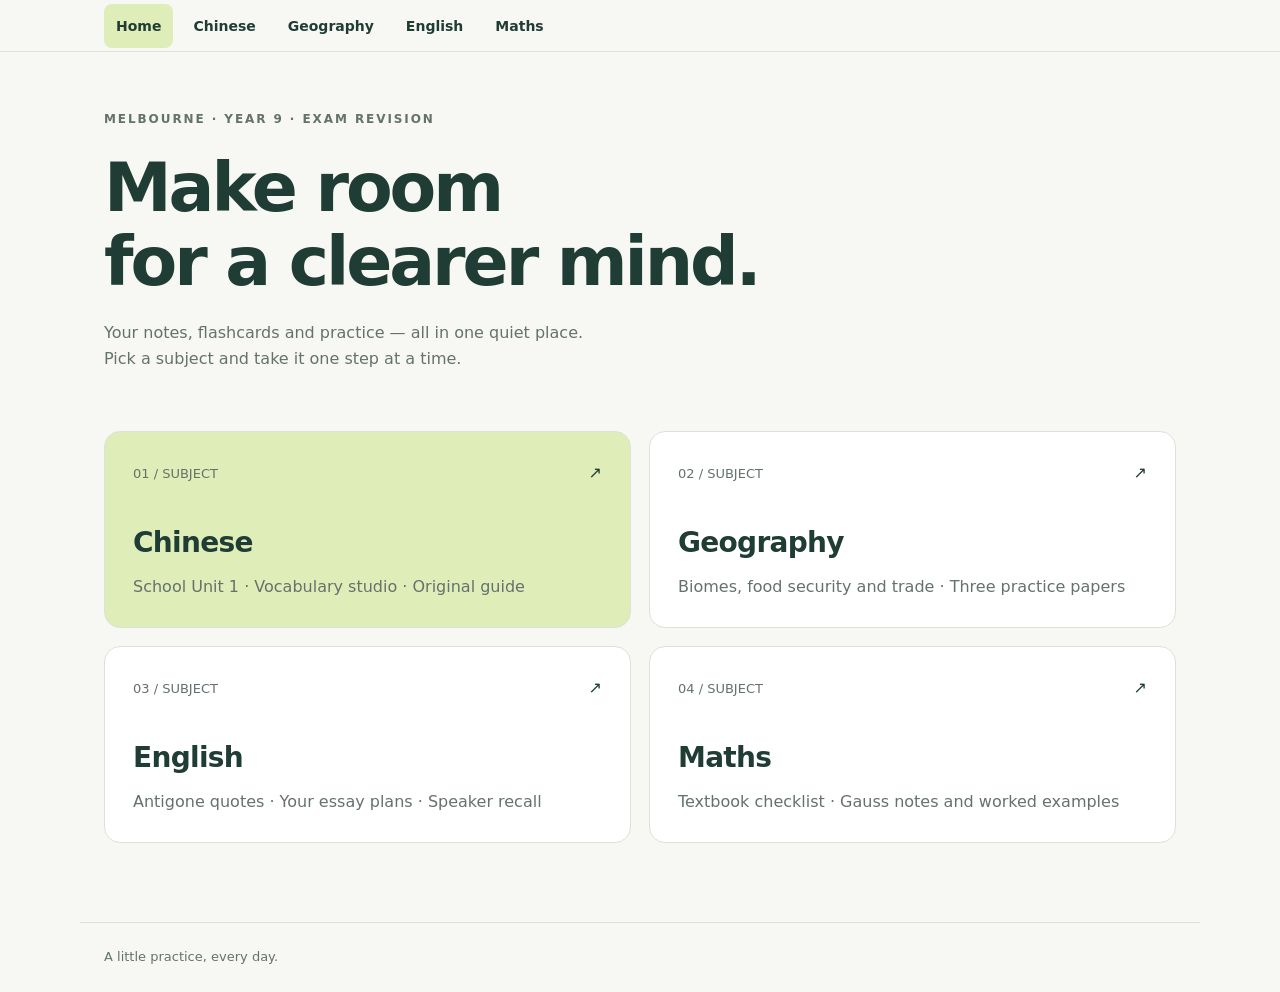
==== commit 57fde395: "Remove login-required request links from all pages Co-Authored-By: Devin AI <158243242+devin-ai-inte" ====
--- a/index.html
+++ b/index.html
@@ -8,4 +8,4 @@
     <a href="maths/">Maths</a>
   </div>
 </nav>
-<main><div class="intro"><div class="eyebrow">Melbourne · Year 9 · Exam revision</div><h1>Make room<br>for a clearer mind.</h1><p class="muted">Your notes, flashcards and practice — all in one quiet place.<br>Pick a subject and take it one step at a time.</p></div><div class="grid"><a class="tile green" href="chinese/"><span class="number">01 / SUBJECT</span><span class="arrow">↗</span><h2>Chinese</h2><p>School Unit 1 · Vocabulary studio · Original guide</p></a><a class="tile " href="geography/"><span class="number">02 / SUBJECT</span><span class="arrow">↗</span><h2>Geography</h2><p>Biomes, food security and trade · Three practice papers</p></a><a class="tile " href="english/"><span class="number">03 / SUBJECT</span><span class="arrow">↗</span><h2>English</h2><p>Antigone quotes · Your essay plans · Speaker recall</p></a><a class="tile " href="maths/"><span class="number">04 / SUBJECT</span><span class="arrow">↗</span><h2>Maths</h2><p>Textbook checklist · Gauss notes and worked examples</p></a></div></main><footer><span>A little practice, every day.</span><a href="https://app.devin.ai/sessions/fb256472ac1244b0b4cfd509e08ee824">Request changes</a></footer></body></html>
+<main><div class="intro"><div class="eyebrow">Melbourne · Year 9 · Exam revision</div><h1>Make room<br>for a clearer mind.</h1><p class="muted">Your notes, flashcards and practice — all in one quiet place.<br>Pick a subject and take it one step at a time.</p></div><div class="grid"><a class="tile green" href="chinese/"><span class="number">01 / SUBJECT</span><span class="arrow">↗</span><h2>Chinese</h2><p>School Unit 1 · Vocabulary studio · Original guide</p></a><a class="tile " href="geography/"><span class="number">02 / SUBJECT</span><span class="arrow">↗</span><h2>Geography</h2><p>Biomes, food security and trade · Three practice papers</p></a><a class="tile " href="english/"><span class="number">03 / SUBJECT</span><span class="arrow">↗</span><h2>English</h2><p>Antigone quotes · Your essay plans · Speaker recall</p></a><a class="tile " href="maths/"><span class="number">04 / SUBJECT</span><span class="arrow">↗</span><h2>Maths</h2><p>Textbook checklist · Gauss notes and worked examples</p></a></div></main><footer><span>A little practice, every day.</span></footer></body></html>
--- a/assets/style.css
+++ b/assets/style.css
@@ -1,2 +1,3 @@
 :root{--ink:#203d35;--muted:#65726b;--paper:#f7f8f3;--line:#dce2d8;--accent:#dfedb9}*{box-sizing:border-box}body{margin:0;background:var(--paper);color:var(--ink);font:16px/1.6 system-ui,sans-serif}a{color:inherit}main,footer{max-width:1120px;margin:auto;padding:24px}.eyebrow{text-transform:uppercase;letter-spacing:.16em;font-size:12px;font-weight:700;color:var(--muted)}h1{font-size:clamp(38px,6vw,68px);letter-spacing:-.045em;line-height:1.08;font-weight:550;margin:22px 0}h2{font-weight:550;letter-spacing:-.025em;font-size:28px}p{max-width:670px}.intro{padding:34px 0 44px}.muted{color:var(--muted)}.grid{display:grid;grid-template-columns:repeat(2,1fr);gap:18px}.tile,.panel{background:white;border:1px solid var(--line);border-radius:16px;padding:28px}.tile{text-decoration:none;display:block;transition:transform .15s}.tile:hover{transform:translateY(-3px)}.tile h2{margin:35px 0 8px}.tile .number{font-size:13px;color:var(--muted)}.tile .arrow{float:right}.tile p{margin:0;color:var(--muted)}.green{background:var(--accent)}footer{margin-top:55px;border-top:1px solid var(--line);display:flex;justify-content:space-between;font-size:13px;color:var(--muted)}button,select,input{font:inherit;color:inherit;border:1px solid #b9c5b9;background:white;border-radius:8px;padding:10px 14px}button{cursor:pointer}button:hover,button[aria-pressed=true]{background:var(--accent)}button:disabled{opacity:.55;cursor:default}button:focus-visible,a:focus-visible,select:focus-visible{outline:3px solid #528b60;outline-offset:3px}.controls{display:flex;gap:12px;flex-wrap:wrap;margin:20px 0}.controls label{display:grid;gap:5px;font-size:13px}.tabs{display:flex;gap:8px;flex-wrap:wrap}.card{min-height:280px;width:100%;display:flex;flex-direction:column;align-items:center;justify-content:center;background:#fff;border-radius:16px;padding:30px}.hanzi{font-size:40px;line-height:1.5}.pinyin{font-size:20px;color:var(--muted)}.card .hanzi{font-size:56px}.card .english{font-size:30px}.badge{background:#edf1e7;border-radius:30px;padding:5px 12px;font-size:12px}.table-wrap{overflow-x:auto}table{width:100%;border-collapse:collapse;text-align:left}th,td{padding:14px;border-bottom:1px solid var(--line)}.notice{border-left:3px solid #9cb47a;padding:14px 20px;background:#eef2e8}section{margin:32px 0}.choices{display:grid;gap:10px;margin:20px 0}.status{min-height:26px;font-weight:600}textarea{width:100%;min-height:100px;font:inherit;border:1px solid var(--line);border-radius:8px;padding:10px}details{margin:15px 0}summary{cursor:pointer} .question{border-top:1px solid var(--line);padding:22px 0}[hidden]{display:none!important}@media(max-width:600px){.grid{grid-template-columns:1fr}main,footer{padding:20px}.intro{padding:20px 0 28px}.tile,.panel{padding:22px}.tile h2{margin-top:20px}footer{gap:20px}.controls label{width:100%}select{width:100%}.hanzi{font-size:40px}th,td{padding:10px}.card{min-height:260px}}
 .source{font-size:12px;overflow-wrap:anywhere}.note{margin:12px 0}.note>summary{font-size:19px;font-weight:600}.card{white-space:pre-wrap;overflow-wrap:anywhere}.essay-picker,#exam-picker{max-width:100%;white-space:normal}input[type=number]{width:90px}.question h4{font-size:18px}section{scroll-margin-top:20px}.controls a{padding:8px 0}li{margin-left:20px}.note p{white-space:pre-line}#subject>p{max-width:900px}
+.choices button.correct{background:#dfedb9;border-color:#528b60;opacity:1;font-weight:650}.choices button.correct::before{content:'✓ '}.choices button.wrong{background:#f6dede;border-color:#b55;opacity:1}.choices button.wrong::before{content:'✗ '}input[readonly]{background:#f2f4ef}
